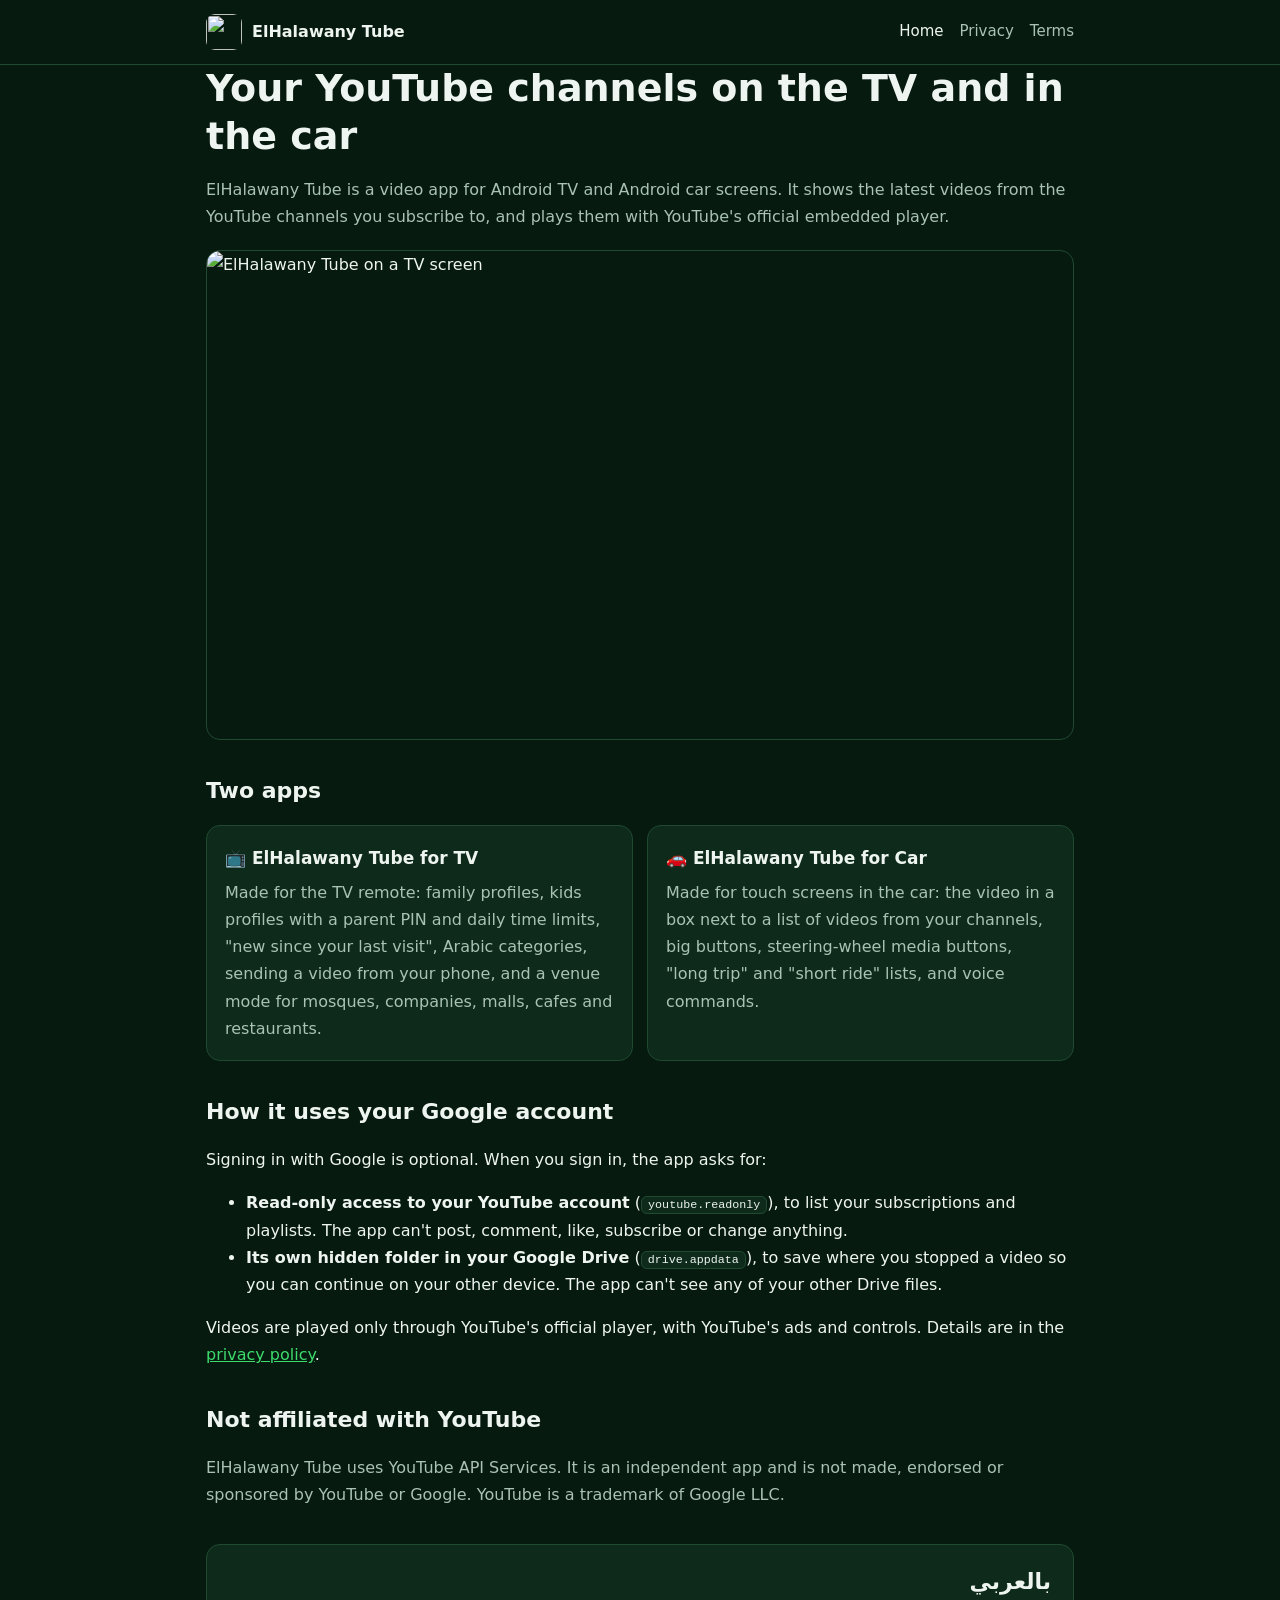
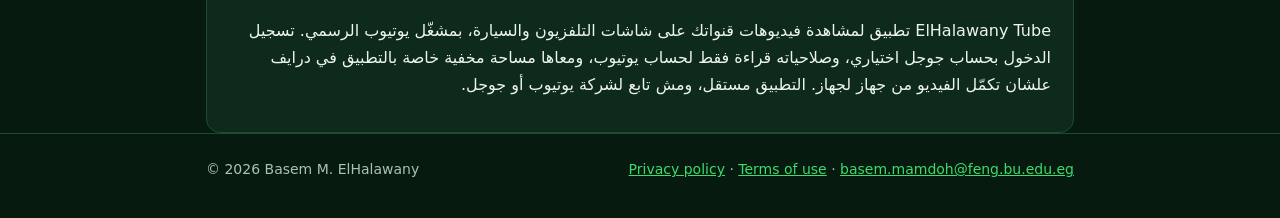
==== index.html @ 61d50ac4 "Add files via upload" ====
<!doctype html>
<html lang="en">
<head>
<meta charset="utf-8">
<meta name="viewport" content="width=device-width, initial-scale=1">
<title>ElHalawany Tube</title>
<meta name="description" content="ElHalawany Tube: watch your YouTube subscriptions on Android TV and car screens, using YouTube's official player.">
<link rel="icon" href="images/logo.png">
<link rel="stylesheet" href="style.css">
</head>
<body>
<header>
  <div class="wrap">
    <a class="brand" href="index.html"><img src="images/logo.png" alt="">ElHalawany Tube</a>
    <nav>
      <a href="index.html" aria-current="page">Home</a>
      <a href="privacy.html">Privacy</a>
      <a href="terms.html">Terms</a>
    </nav>
  </div>
</header>

<main class="wrap">
  <section class="hero">
    <h1>Your YouTube channels on the TV and in the car</h1>
    <p class="muted">ElHalawany Tube is a video app for Android TV and Android car screens. It shows the latest videos from the YouTube channels you subscribe to, and plays them with YouTube's official embedded player.</p>
    <img src="images/banner.jpg" alt="ElHalawany Tube on a TV screen" width="1280" height="720">
  </section>

  <h2>Two apps</h2>
  <div class="grid">
    <div class="card">
      <h3>📺 ElHalawany Tube for TV</h3>
      <p>Made for the TV remote: family profiles, kids profiles with a parent PIN and daily time limits, "new since your last visit", Arabic categories, sending a video from your phone, and a venue mode for mosques, companies, malls, cafes and restaurants.</p>
    </div>
    <div class="card">
      <h3>🚗 ElHalawany Tube for Car</h3>
      <p>Made for touch screens in the car: the video in a box next to a list of videos from your channels, big buttons, steering-wheel media buttons, "long trip" and "short ride" lists, and voice commands.</p>
    </div>
  </div>

  <h2>How it uses your Google account</h2>
  <p>Signing in with Google is optional. When you sign in, the app asks for:</p>
  <ul>
    <li><b>Read-only access to your YouTube account</b> (<code>youtube.readonly</code>), to list your subscriptions and playlists. The app can't post, comment, like, subscribe or change anything.</li>
    <li><b>Its own hidden folder in your Google Drive</b> (<code>drive.appdata</code>), to save where you stopped a video so you can continue on your other device. The app can't see any of your other Drive files.</li>
  </ul>
  <p>Videos are played only through YouTube's official player, with YouTube's ads and controls. Details are in the <a href="privacy.html">privacy policy</a>.</p>

  <h2>Not affiliated with YouTube</h2>
  <p class="muted">ElHalawany Tube uses YouTube API Services. It is an independent app and is not made, endorsed or sponsored by YouTube or Google. YouTube is a trademark of Google LLC.</p>

  <section class="ar">
    <h2>بالعربي</h2>
    <p>ElHalawany Tube تطبيق لمشاهدة فيديوهات قنواتك على شاشات التلفزيون والسيارة، بمشغّل يوتيوب الرسمي. تسجيل الدخول بحساب جوجل اختياري، وصلاحياته قراءة فقط لحساب يوتيوب، ومعاها مساحة مخفية خاصة بالتطبيق في درايف علشان تكمّل الفيديو من جهاز لجهاز. التطبيق مستقل، ومش تابع لشركة يوتيوب أو جوجل.</p>
  </section>
</main>

<footer>
  <div class="wrap">
    <span>© 2026 Basem M. ElHalawany</span>
    <span><a href="privacy.html">Privacy policy</a> · <a href="terms.html">Terms of use</a> · <a href="mailto:basem.mamdoh@feng.bu.edu.eg">basem.mamdoh@feng.bu.edu.eg</a></span>
  </div>
</footer>
</body>
</html>
---- style.css ----
:root {
  --bg: #071a10;
  --card: #0e2a1b;
  --line: #1f4a30;
  --text: #eef5f0;
  --muted: #a9c2b3;
  --green: #3ddc6b;
  --blue: #3d8bff;
  --radius: 14px;
}
* { box-sizing: border-box; }
body {
  margin: 0;
  font-family: system-ui, -apple-system, "Segoe UI", Roboto, "Noto Sans Arabic", sans-serif;
  background: var(--bg);
  color: var(--text);
  line-height: 1.7;
}
a { color: var(--green); }
.wrap { max-width: 900px; margin: 0 auto; padding: 0 16px; }
header { border-bottom: 1px solid var(--line); }
header .wrap { display: flex; align-items: center; justify-content: space-between; gap: 12px; height: 64px; }
.brand { display: flex; align-items: center; gap: 10px; color: var(--text); text-decoration: none; font-weight: 700; }
.brand img { width: 36px; height: 36px; border-radius: 9px; }
nav { display: flex; gap: 16px; font-size: 15px; }
nav a { color: var(--muted); text-decoration: none; }
nav a:hover, nav a[aria-current="page"] { color: var(--text); }
main { padding: 32px 0 48px; }
h1 { font-size: clamp(28px, 4vw, 38px); line-height: 1.25; margin: 0 0 12px; }
h2 { font-size: 22px; margin: 32px 0 8px; }
h3 { font-size: 17px; margin: 20px 0 6px; }
.muted { color: var(--muted); }
.hero img { width: 100%; height: auto; border-radius: var(--radius); border: 1px solid var(--line); display: block; margin: 20px 0; }
.grid { display: grid; grid-template-columns: repeat(2, 1fr); gap: 14px; margin-top: 16px; }
.card { background: var(--card); border: 1px solid var(--line); border-radius: var(--radius); padding: 18px; }
.card h3 { margin-top: 0; }
.card p { margin: 0; color: var(--muted); }
table { width: 100%; border-collapse: collapse; margin: 12px 0; background: var(--card); border-radius: var(--radius); overflow: hidden; }
th, td { padding: 10px 14px; border-bottom: 1px solid var(--line); text-align: start; vertical-align: top; }
th { color: var(--muted); font-weight: 600; }
tr:last-child td { border-bottom: none; }
code { background: var(--card); border: 1px solid var(--line); border-radius: 6px; padding: 1px 6px; font-size: .9em; }
.ar { direction: rtl; text-align: right; background: var(--card); border: 1px solid var(--line); border-radius: var(--radius); padding: 18px 22px; margin-top: 36px; }
.ar h2 { margin-top: 0; }
footer { border-top: 1px solid var(--line); padding: 24px 0 36px; color: var(--muted); font-size: 14px; }
footer .wrap { display: flex; flex-wrap: wrap; gap: 8px 18px; justify-content: space-between; }
@media (max-width: 640px) {
  .grid { grid-template-columns: 1fr; }
  nav { gap: 12px; font-size: 14px; }
  header .wrap { height: auto; padding-top: 10px; padding-bottom: 10px; flex-wrap: wrap; }
}
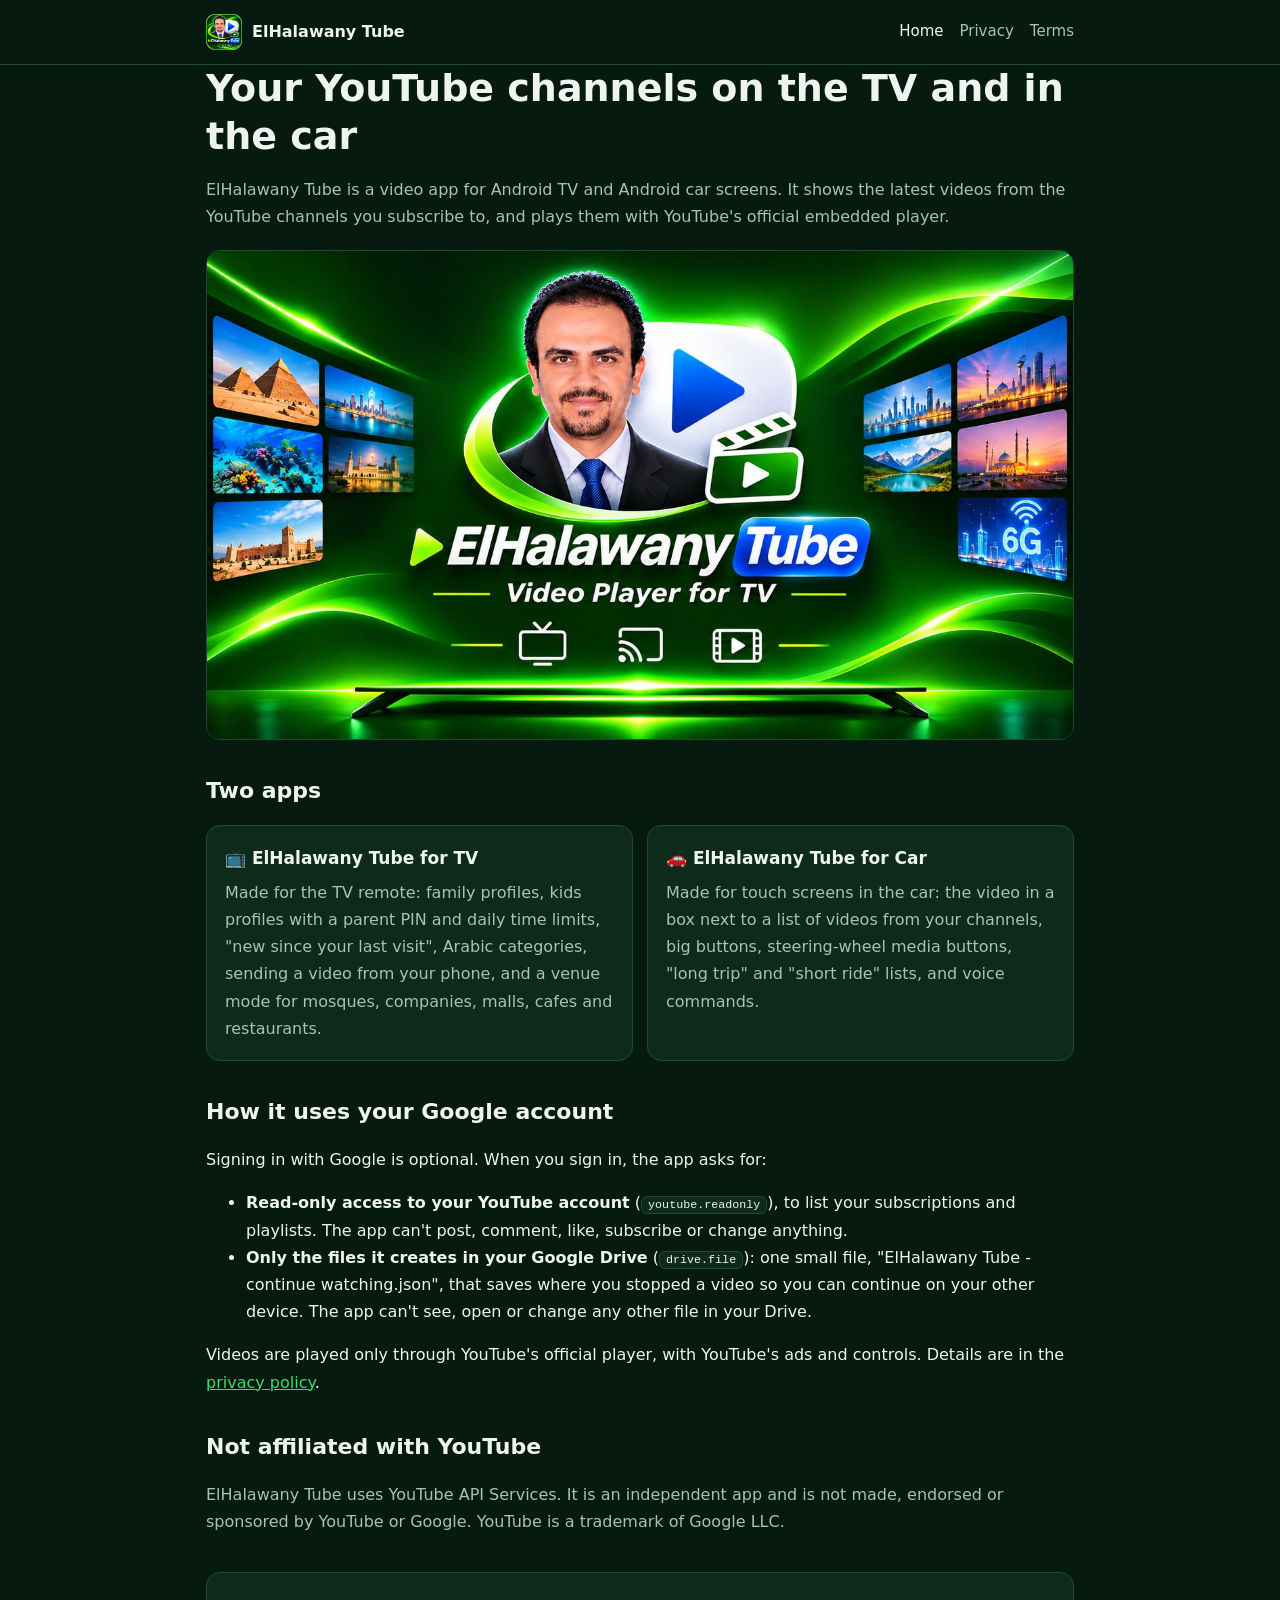
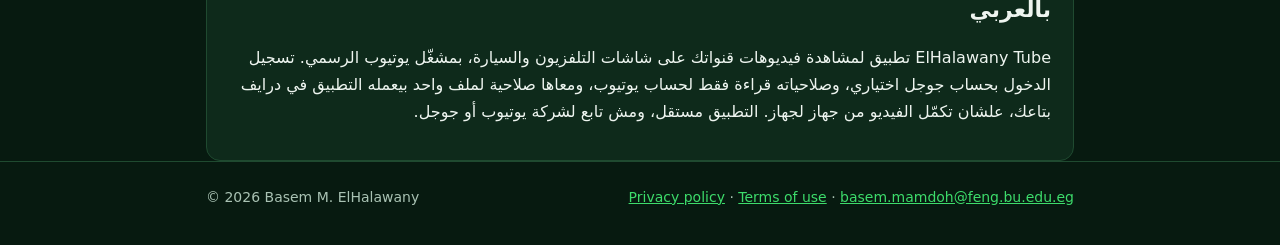
==== commit 6d9140cc: "Add files via upload" ====
--- a/index.html
+++ b/index.html
@@ -43,7 +43,7 @@
   <p>Signing in with Google is optional. When you sign in, the app asks for:</p>
   <ul>
     <li><b>Read-only access to your YouTube account</b> (<code>youtube.readonly</code>), to list your subscriptions and playlists. The app can't post, comment, like, subscribe or change anything.</li>
-    <li><b>Its own hidden folder in your Google Drive</b> (<code>drive.appdata</code>), to save where you stopped a video so you can continue on your other device. The app can't see any of your other Drive files.</li>
+    <li><b>Only the files it creates in your Google Drive</b> (<code>drive.file</code>): one small file, "ElHalawany Tube - continue watching.json", that saves where you stopped a video so you can continue on your other device. The app can't see, open or change any other file in your Drive.</li>
   </ul>
   <p>Videos are played only through YouTube's official player, with YouTube's ads and controls. Details are in the <a href="privacy.html">privacy policy</a>.</p>
 
@@ -52,7 +52,7 @@
 
   <section class="ar">
     <h2>بالعربي</h2>
-    <p>ElHalawany Tube تطبيق لمشاهدة فيديوهات قنواتك على شاشات التلفزيون والسيارة، بمشغّل يوتيوب الرسمي. تسجيل الدخول بحساب جوجل اختياري، وصلاحياته قراءة فقط لحساب يوتيوب، ومعاها مساحة مخفية خاصة بالتطبيق في درايف علشان تكمّل الفيديو من جهاز لجهاز. التطبيق مستقل، ومش تابع لشركة يوتيوب أو جوجل.</p>
+    <p>ElHalawany Tube تطبيق لمشاهدة فيديوهات قنواتك على شاشات التلفزيون والسيارة، بمشغّل يوتيوب الرسمي. تسجيل الدخول بحساب جوجل اختياري، وصلاحياته قراءة فقط لحساب يوتيوب، ومعاها صلاحية لملف واحد بيعمله التطبيق في درايف بتاعك، علشان تكمّل الفيديو من جهاز لجهاز. التطبيق مستقل، ومش تابع لشركة يوتيوب أو جوجل.</p>
   </section>
 </main>
 
